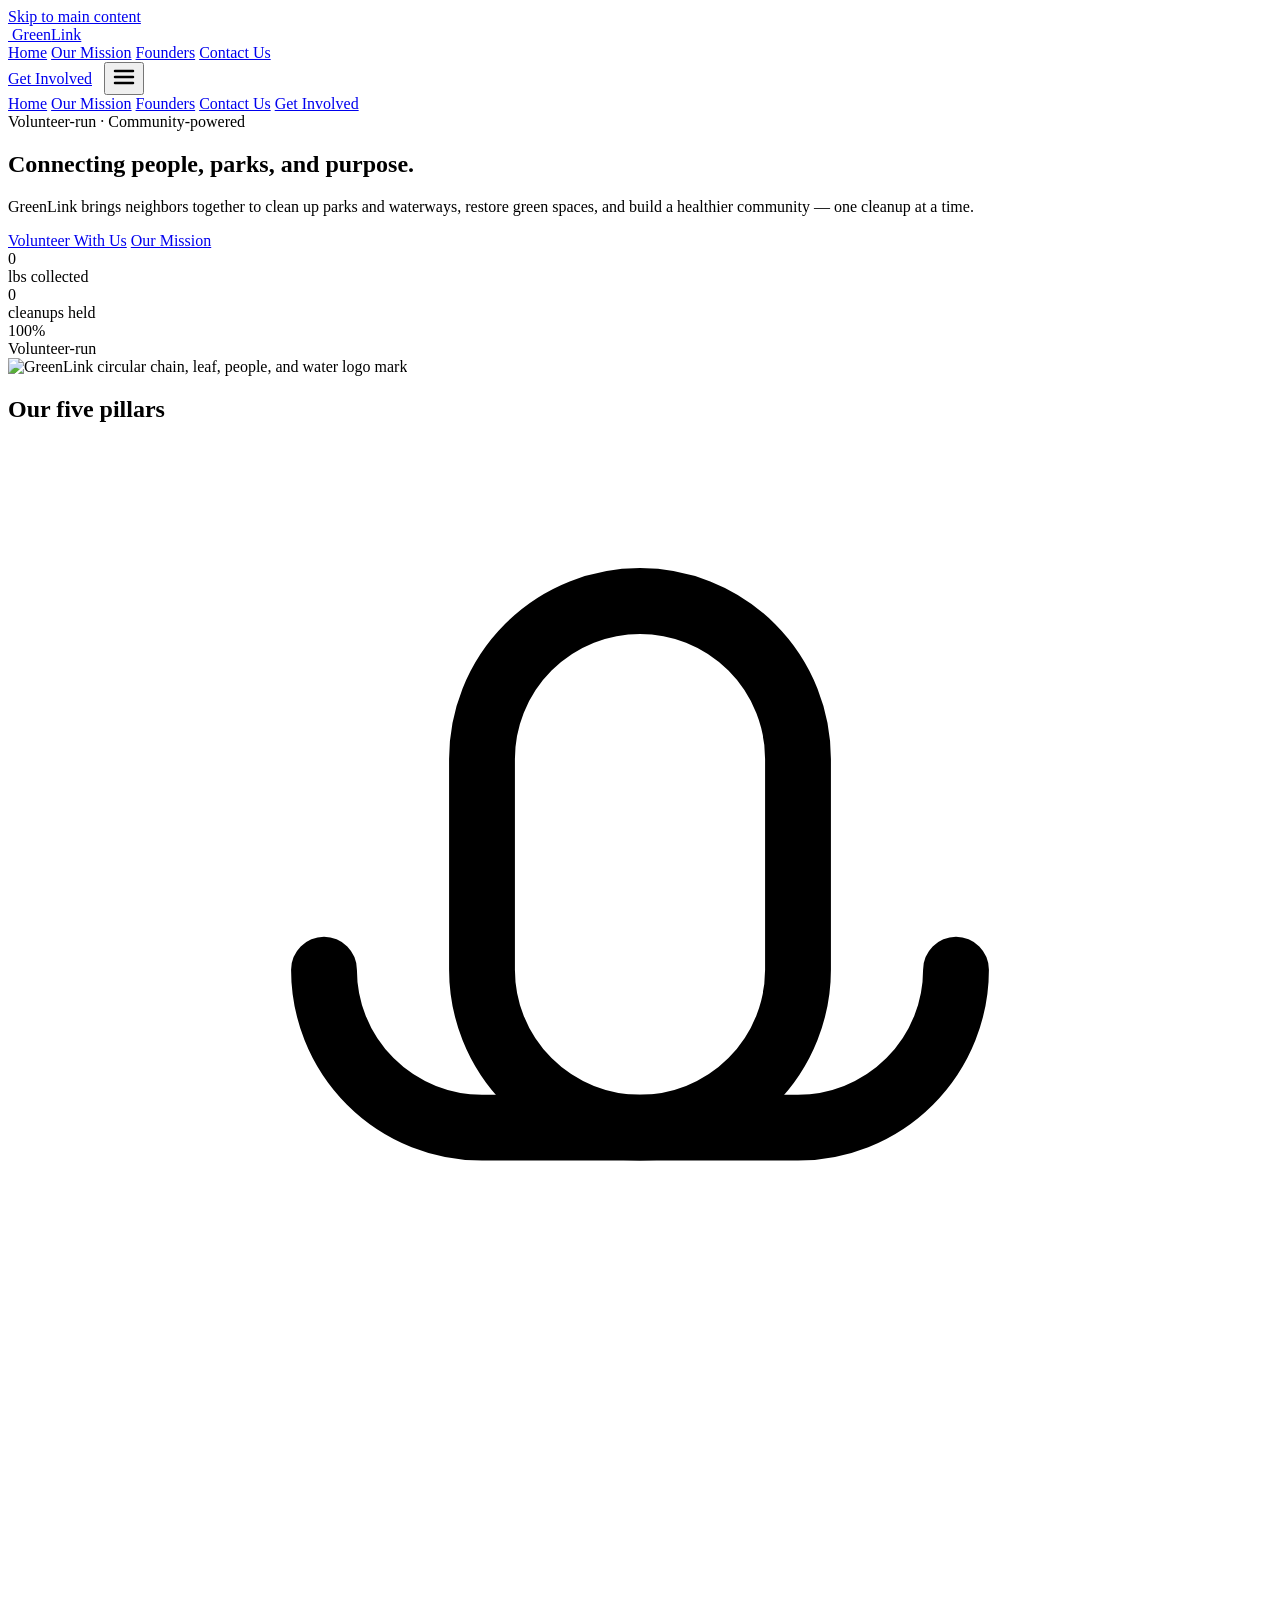
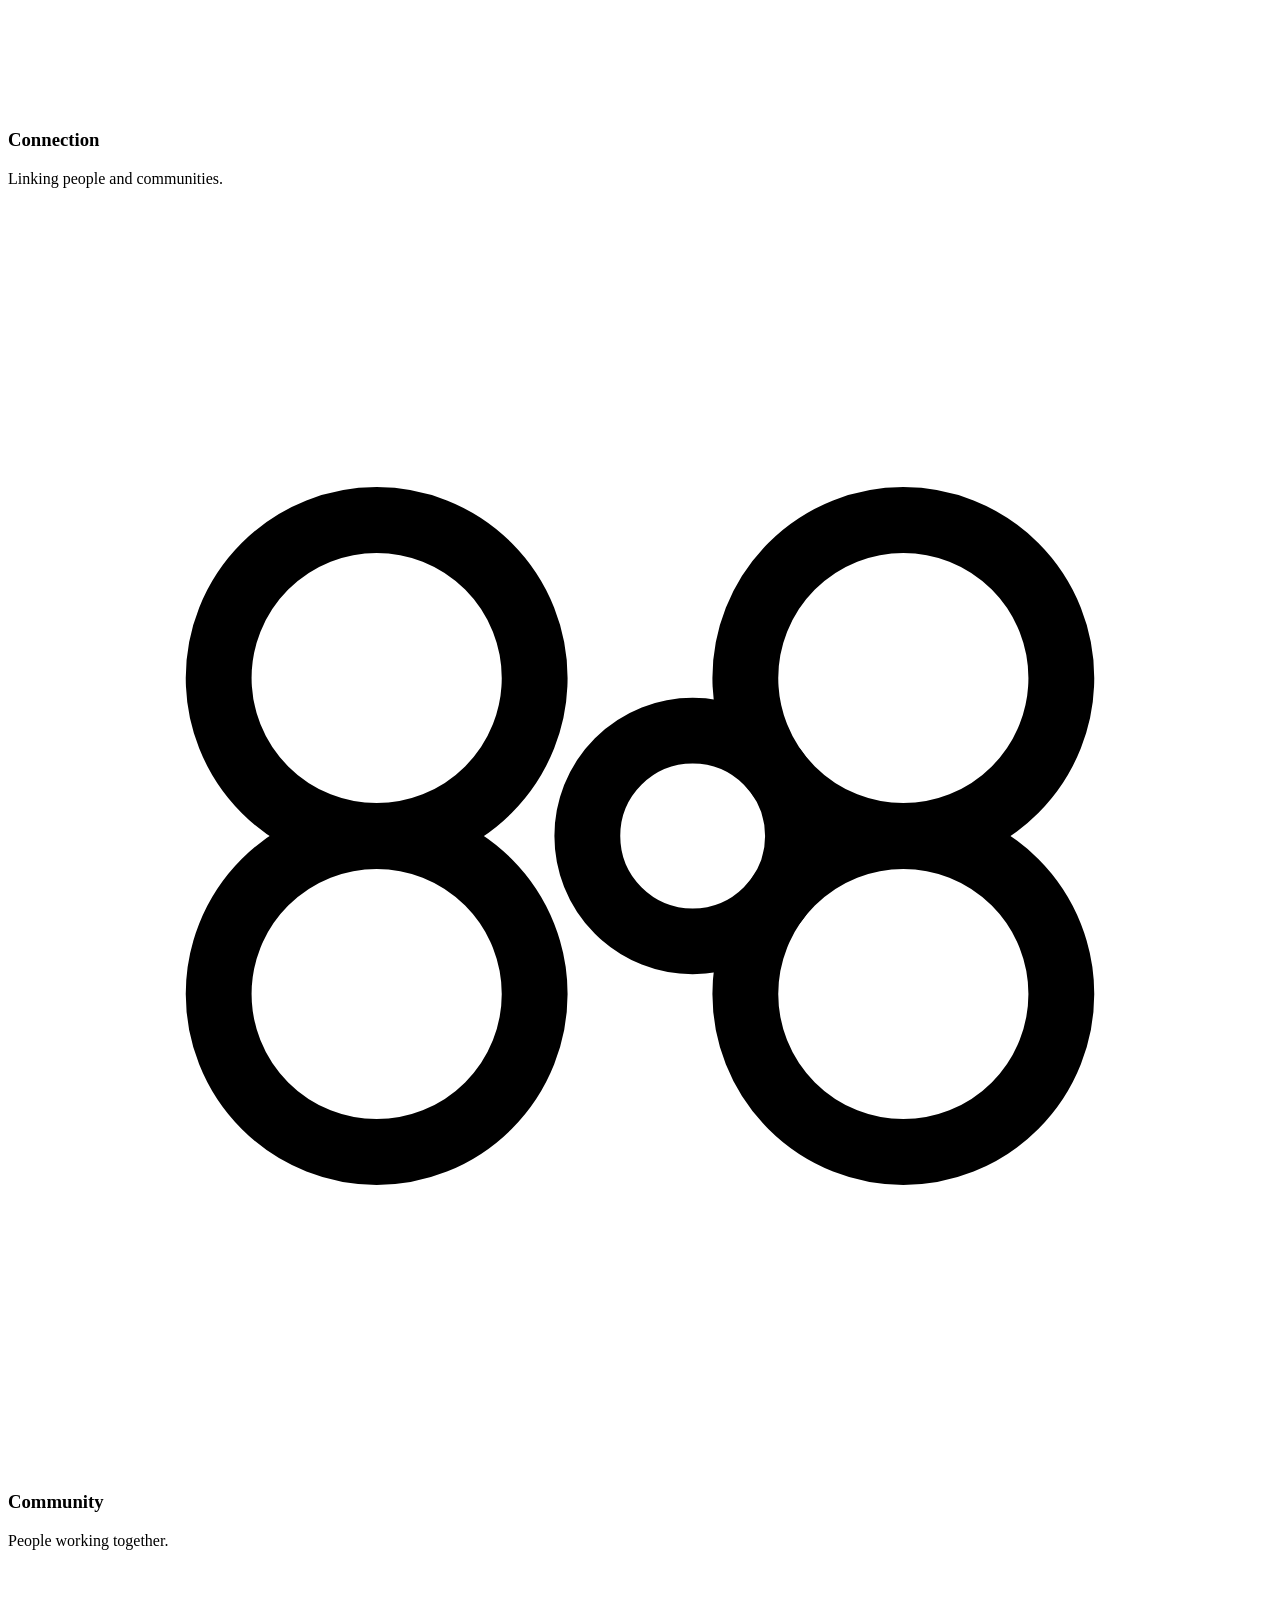
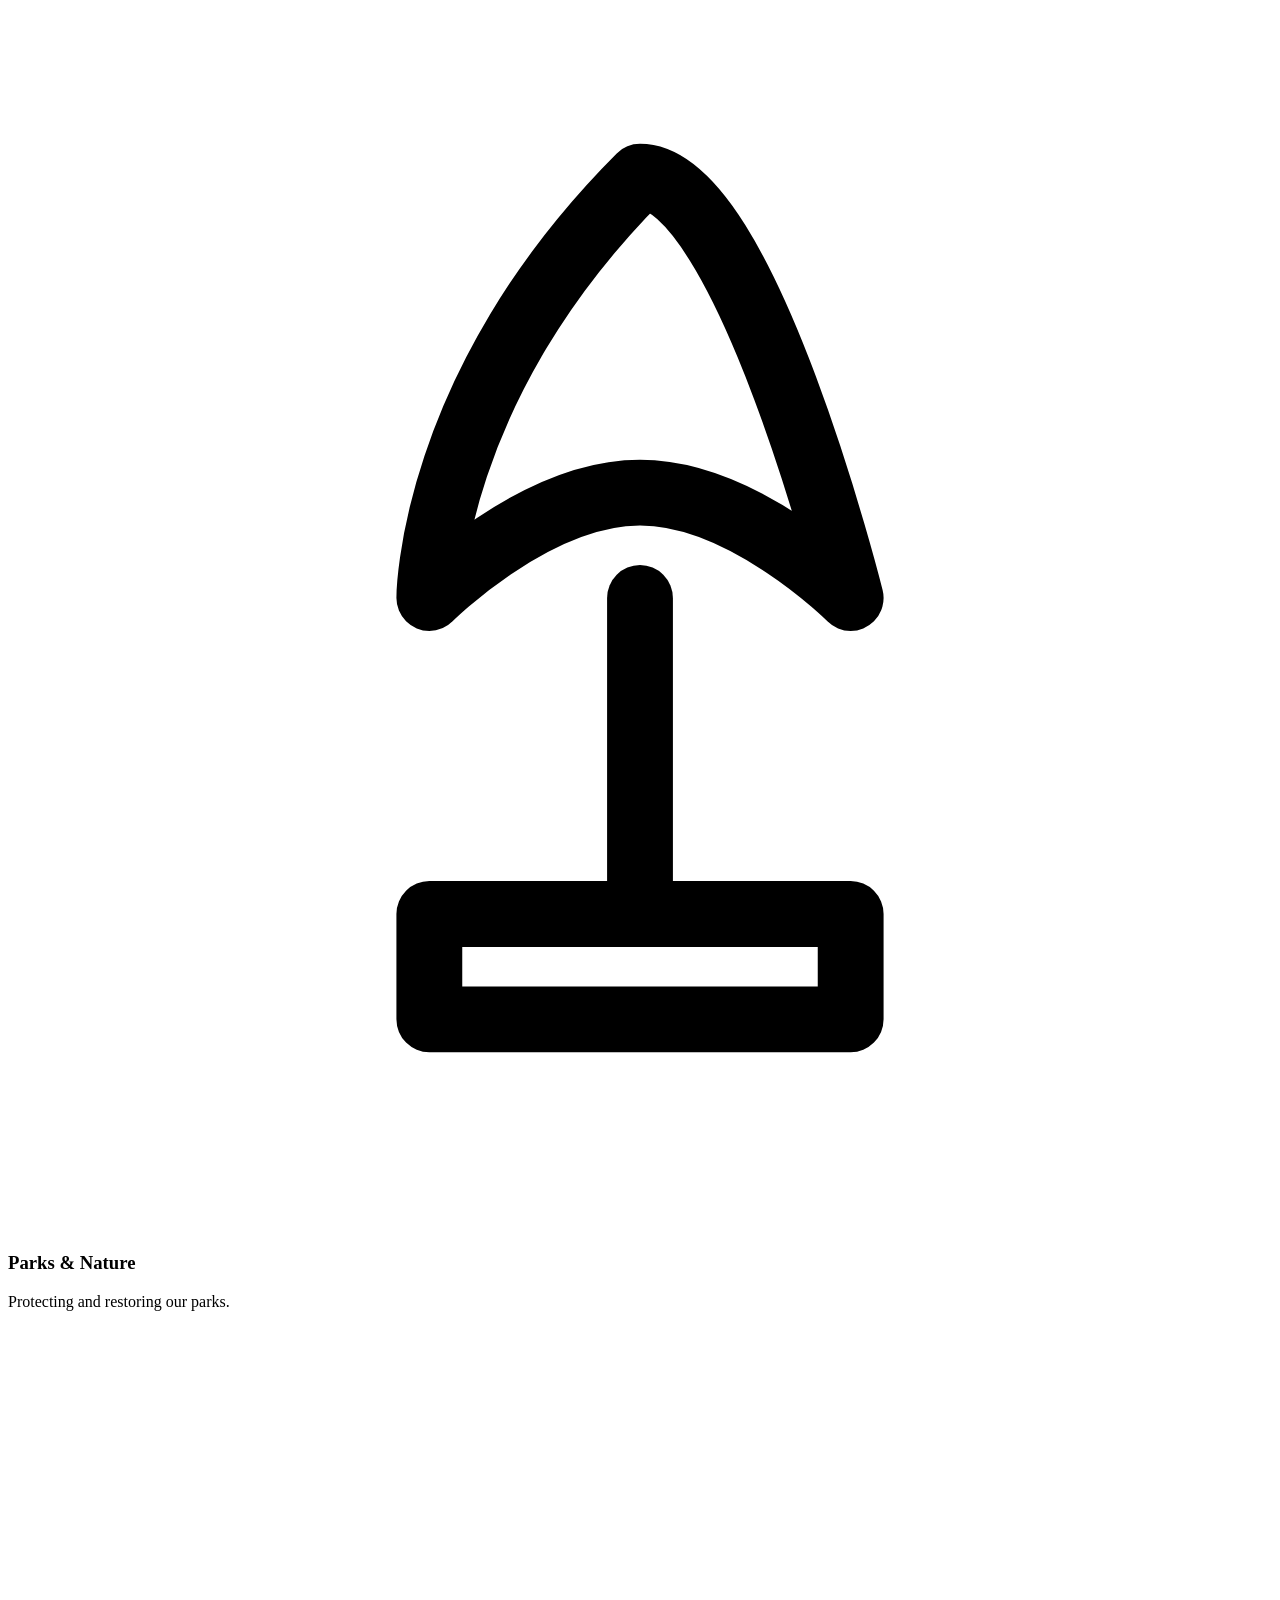
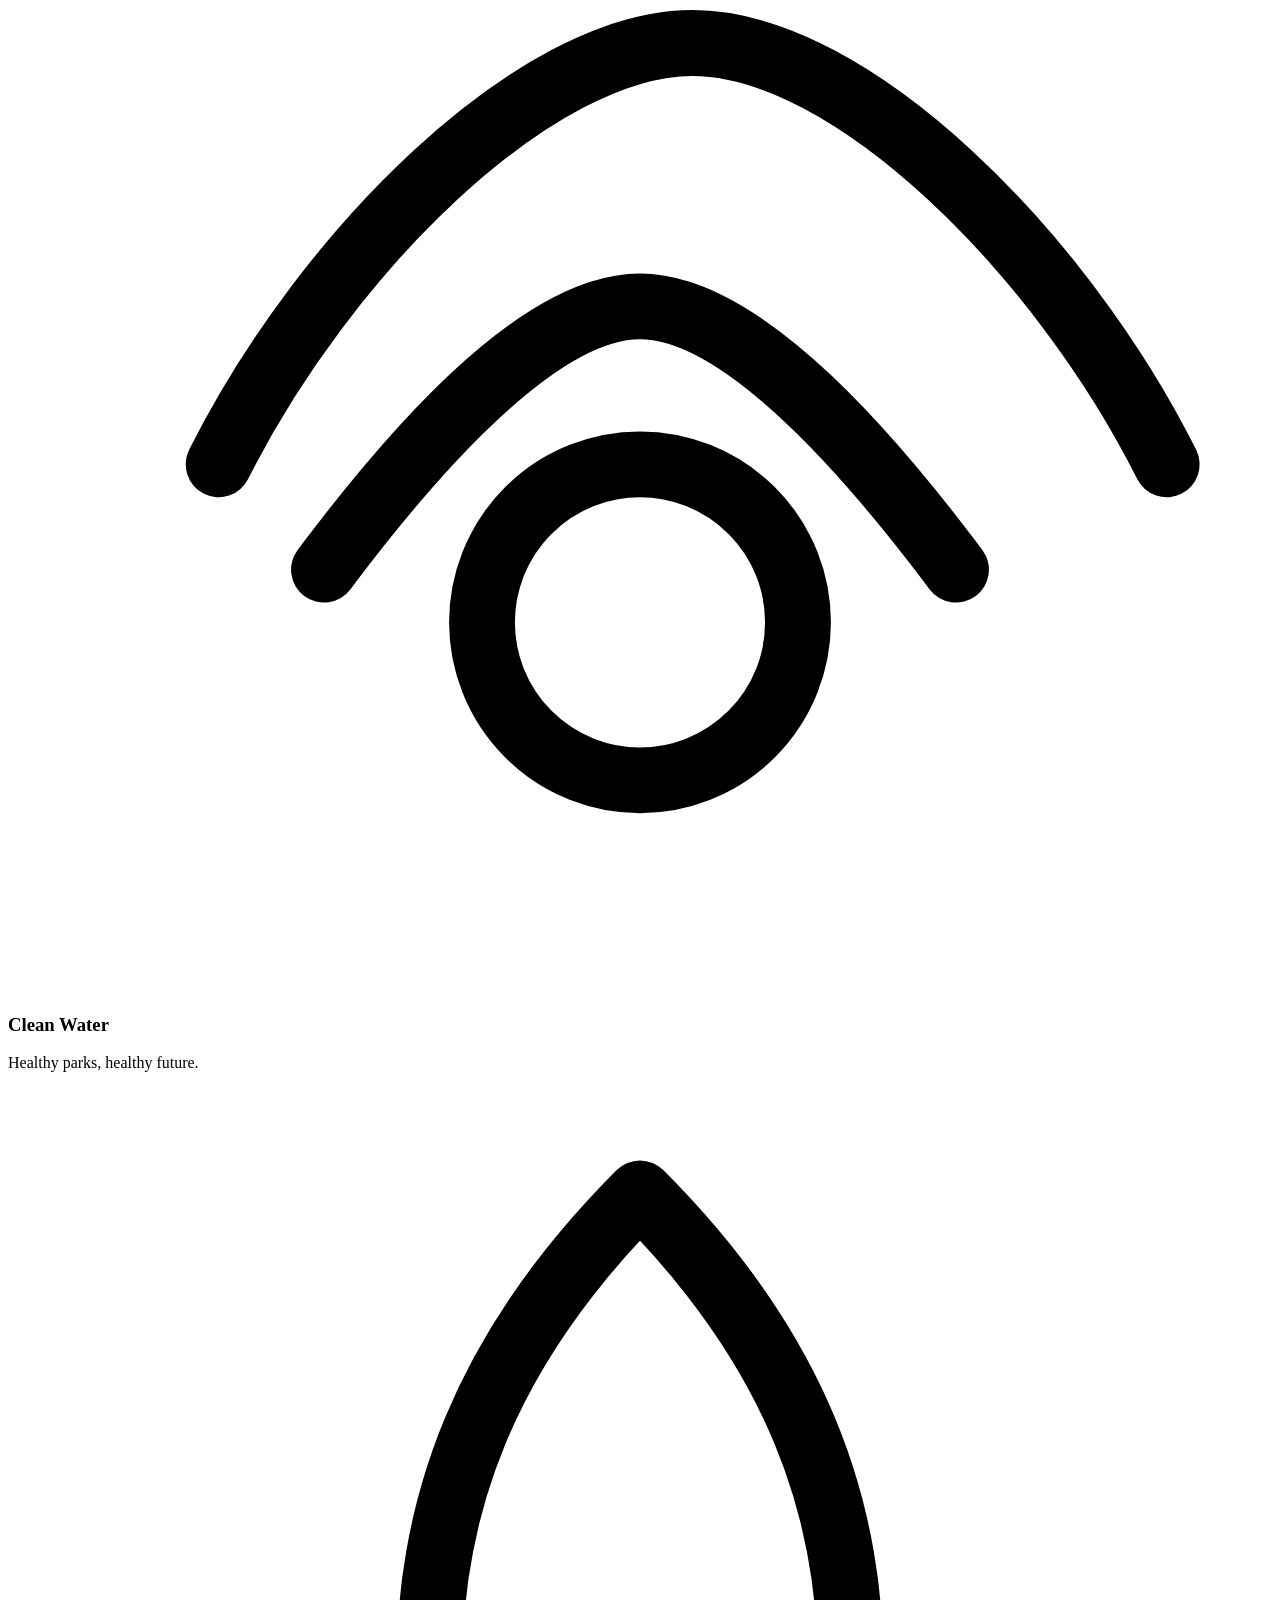
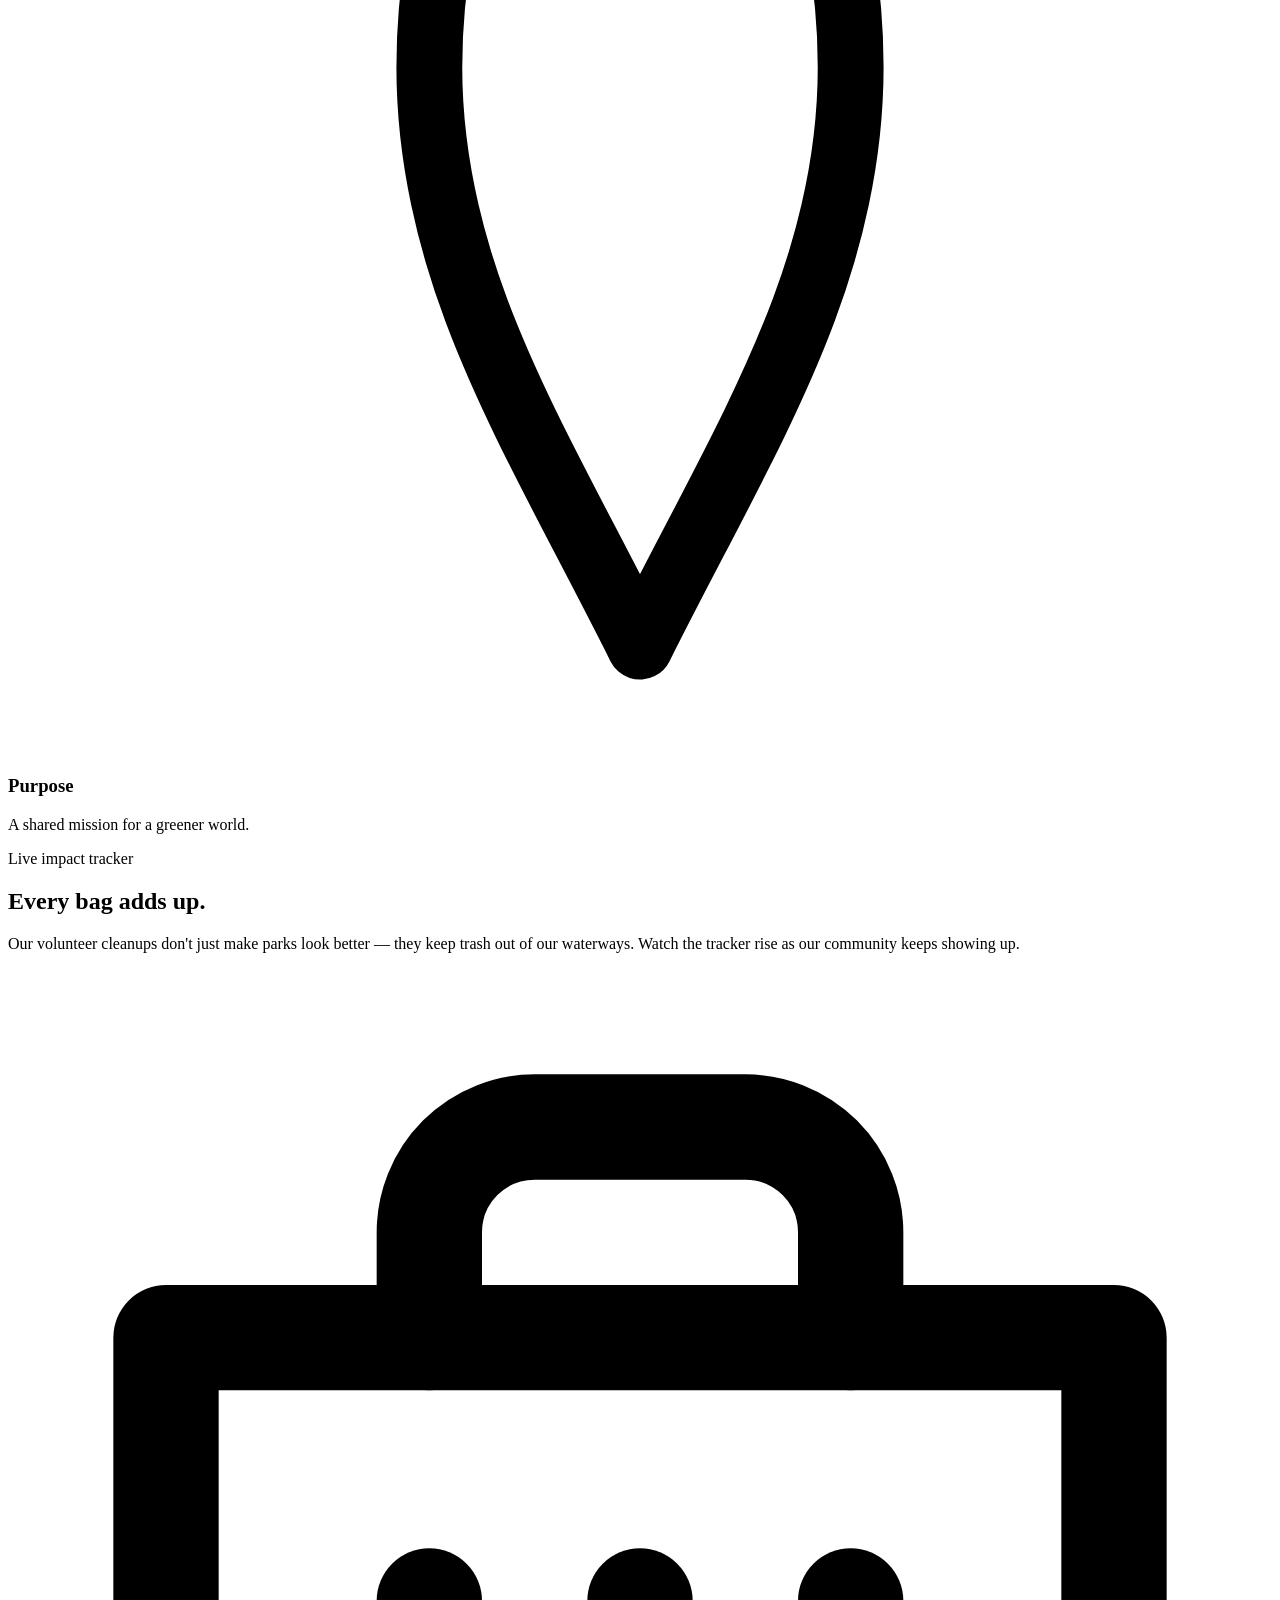
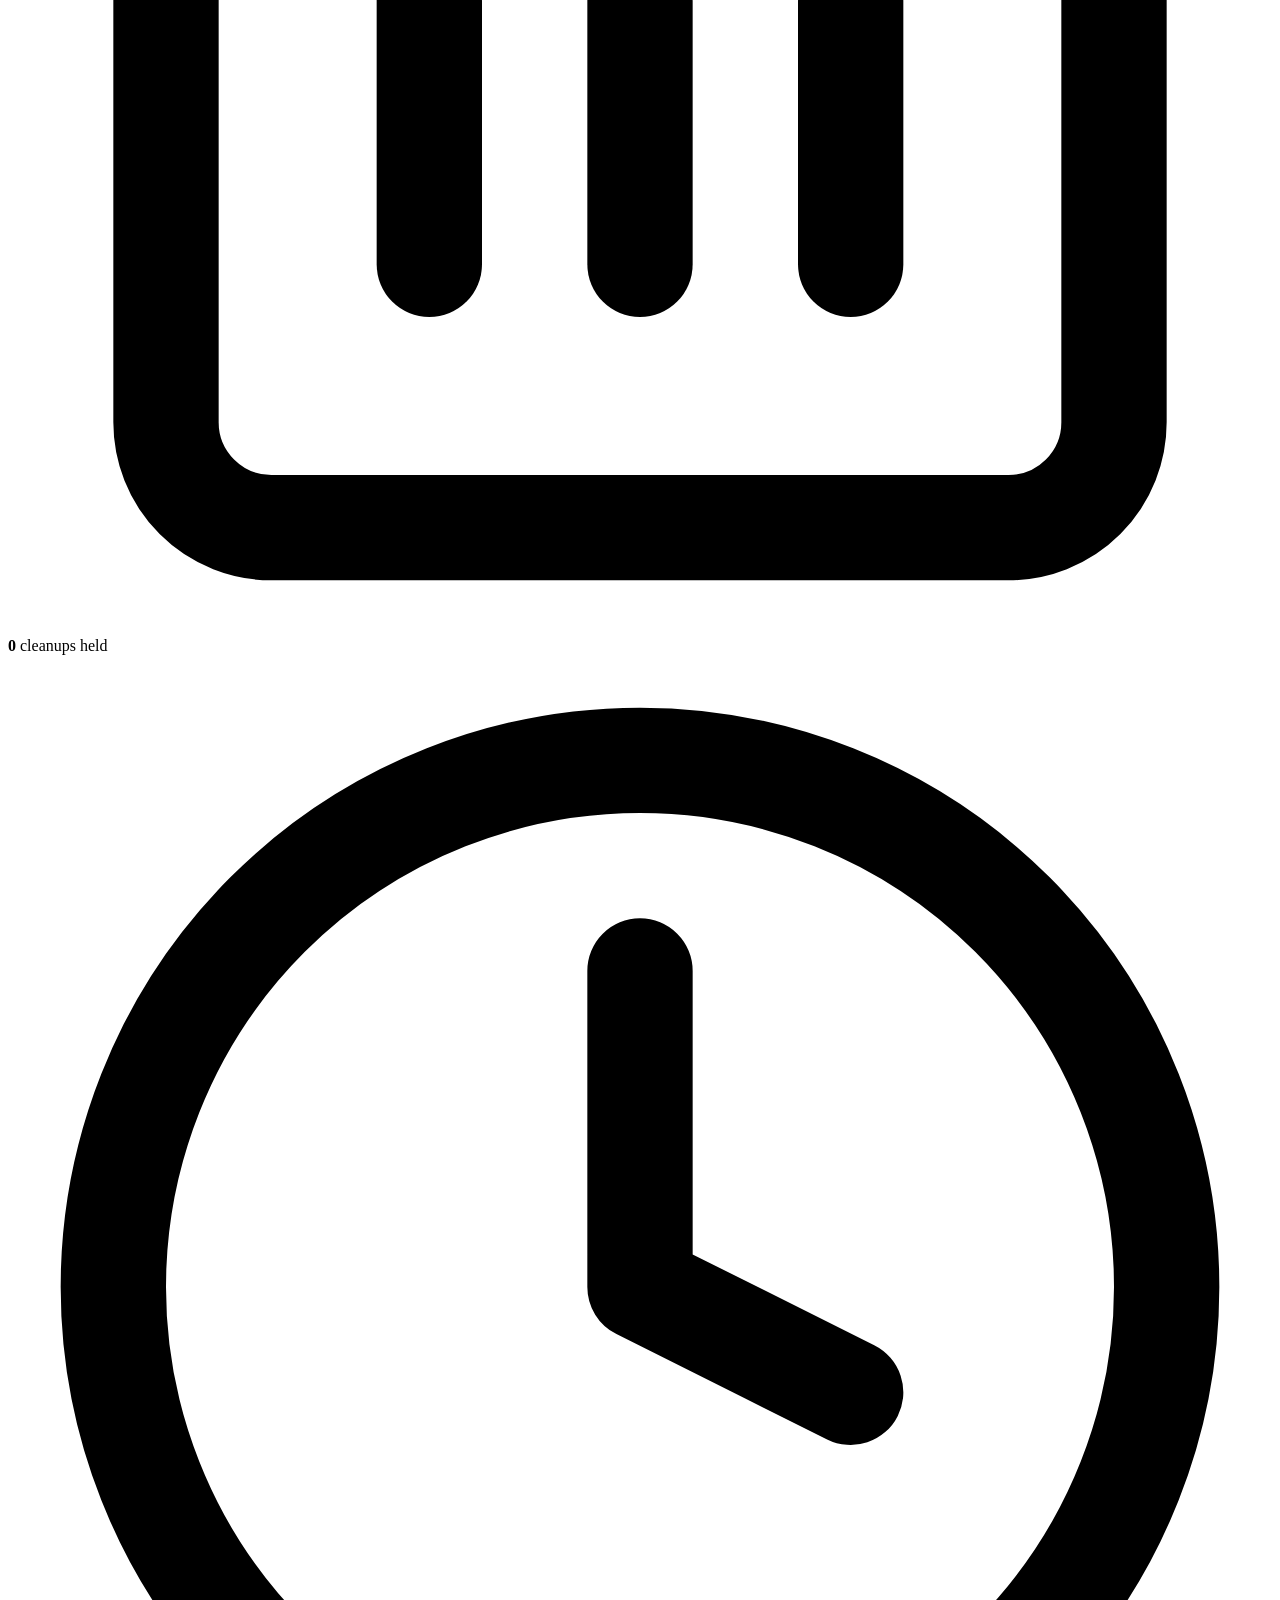
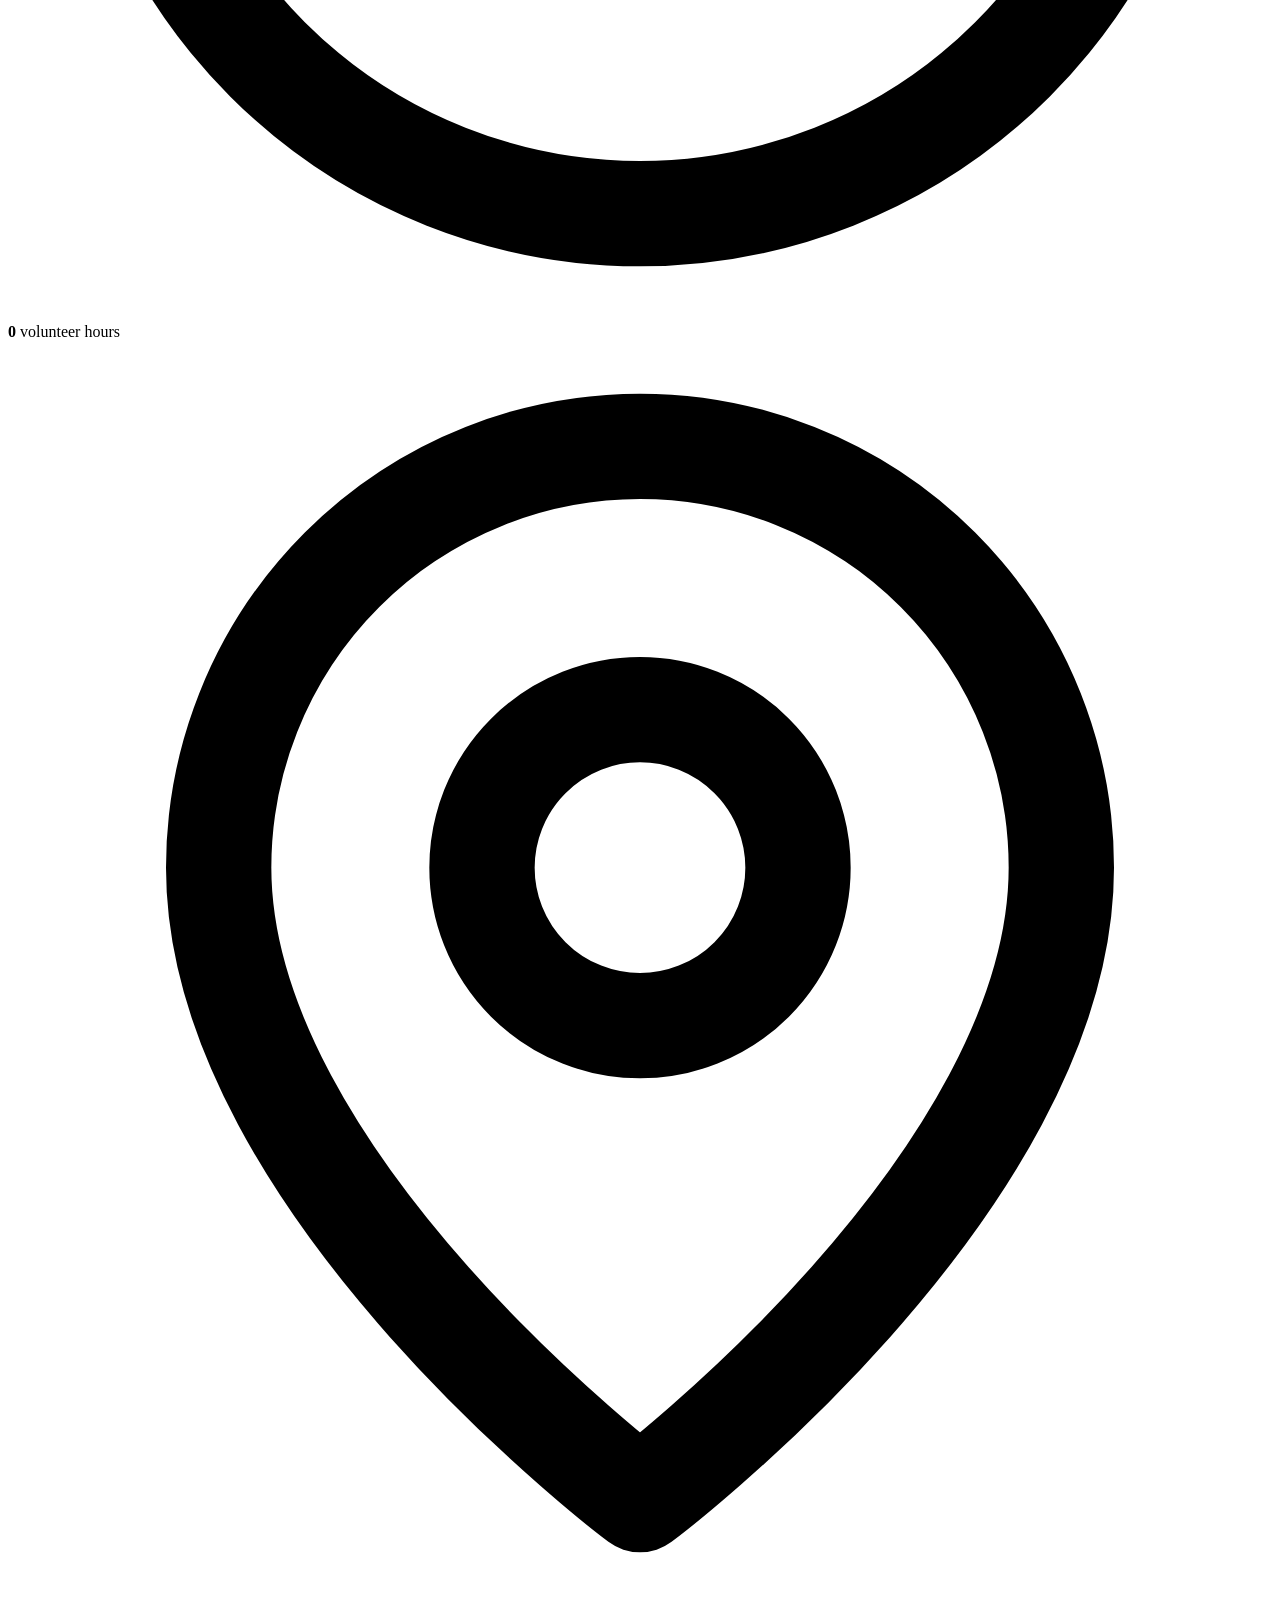
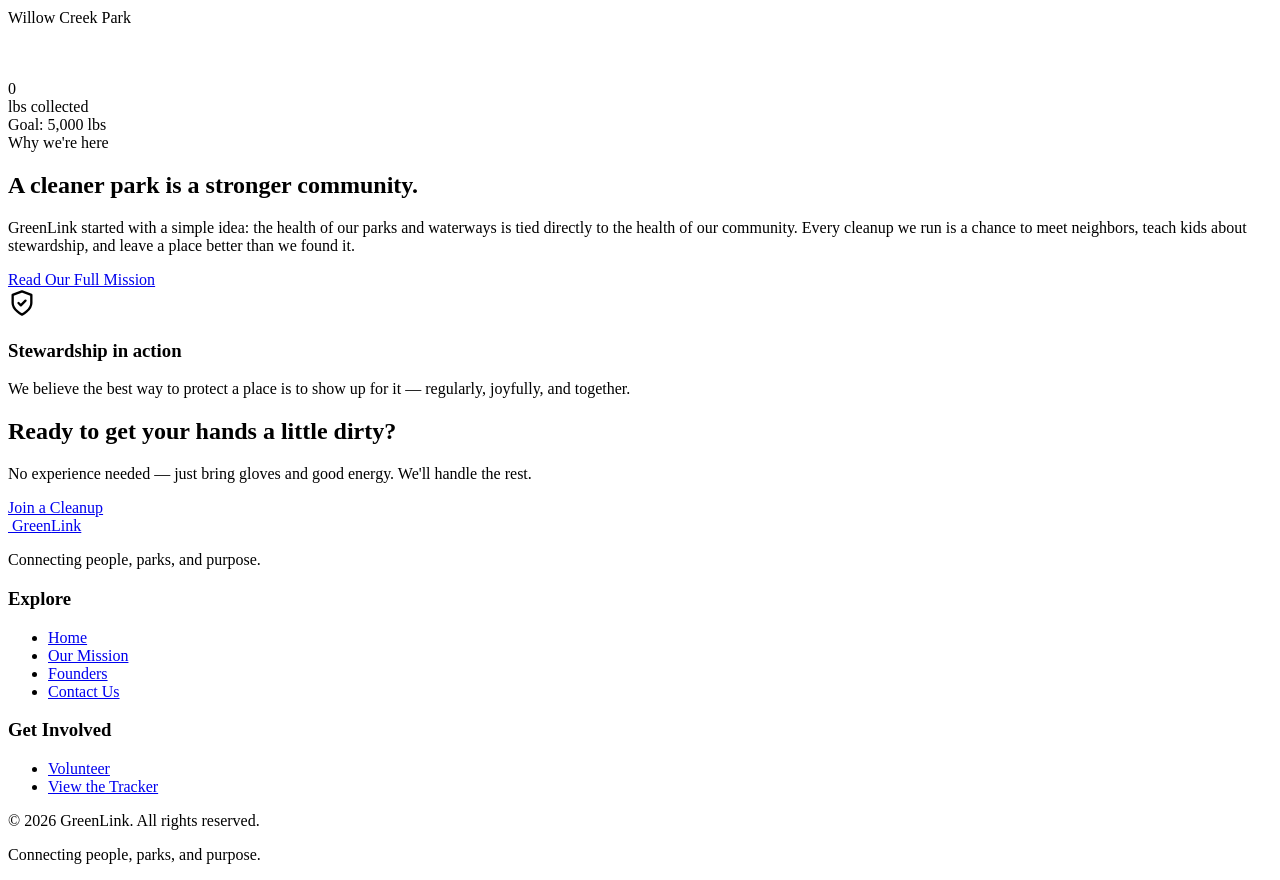
==== index.html @ bed853f9 "Add index.html for GreenLink website This commit adds a new HTML file for the GreenLink website, inc" ====
<!DOCTYPE html>
<html lang="en">
<head>
  <meta charset="UTF-8" />
  <meta name="viewport" content="width=device-width, initial-scale=1.0" />
  <meta name="description" content="GreenLink — Connecting people, parks, and purpose. Join volunteer park cleanups and clean-water restoration in your community." />
  <title>GreenLink — Connecting People, Parks, and Purpose</title>
  <link rel="icon" href="assets/favicon.svg" type="image/svg+xml" />
  <link rel="stylesheet" href="css/style.css" />
</head>
<body>
  <a href="#main-content" class="sr-only">Skip to main content</a>

  <!-- Header -->
  <header class="site-header">
    <div class="container header-inner">
      <a href="index.html" class="logo-link" aria-label="GreenLink home">
        <img src="assets/logo.svg" alt="" class="logo-mark" />
        <span class="logo-wordmark">Green<span class="word-link">Link</span></span>
      </a>

      <nav class="desktop-nav" aria-label="Main navigation">
        <a href="index.html" class="nav-link active" aria-current="page">Home</a>
        <a href="mission.html" class="nav-link">Our Mission</a>
        <a href="founders.html" class="nav-link">Founders</a>
        <a href="contact.html" class="nav-link">Contact Us</a>
      </nav>

      <div class="flex items-center" style="display:flex;align-items:center;gap:0.75rem;">
        <a href="contact.html" class="btn btn-ghost header-cta">Get Involved</a>
        <button class="menu-toggle" aria-label="Open menu" aria-expanded="false" aria-controls="mobile-nav">
          <svg width="24" height="24" viewBox="0 0 24 24" fill="none" stroke="currentColor" stroke-width="2.5" stroke-linecap="round" stroke-linejoin="round" aria-hidden="true">
            <line x1="3" y1="6" x2="21" y2="6"></line>
            <line x1="3" y1="12" x2="21" y2="12"></line>
            <line x1="3" y1="18" x2="21" y2="18"></line>
          </svg>
        </button>
      </div>

      <nav id="mobile-nav" class="mobile-nav" aria-label="Mobile navigation">
        <a href="index.html" class="nav-link active" aria-current="page">Home</a>
        <a href="mission.html" class="nav-link">Our Mission</a>
        <a href="founders.html" class="nav-link">Founders</a>
        <a href="contact.html" class="nav-link">Contact Us</a>
        <a href="contact.html" class="btn btn-primary">Get Involved</a>
      </nav>
    </div>
  </header>

  <main id="main-content">
    <!-- Hero -->
    <section class="hero" style="background-color: var(--mist);">
      <div class="container hero-inner">
        <div class="reveal">
          <div class="eyebrow">Volunteer-run · Community-powered</div>
          <h1 class="hero-title">Connecting people, <span class="highlight">parks</span>, and purpose.</h1>
          <p class="hero-subtitle">GreenLink brings neighbors together to clean up parks and waterways, restore green spaces, and build a healthier community — one cleanup at a time.</p>
          <div class="hero-actions">
            <a href="contact.html" class="btn btn-primary">Volunteer With Us</a>
            <a href="mission.html" class="btn btn-ghost">Our Mission</a>
          </div>
          <div class="hero-stats">
            <div class="hero-stat">
              <div class="hero-stat-number" data-hero="pounds">0</div>
              <div class="hero-stat-label">lbs collected</div>
            </div>
            <div class="hero-stat">
              <div class="hero-stat-number" data-hero="cleanups">0</div>
              <div class="hero-stat-label">cleanups held</div>
            </div>
            <div class="hero-stat">
              <div class="hero-stat-number">100%</div>
              <div class="hero-stat-label">Volunteer-run</div>
            </div>
          </div>
        </div>

        <div class="hero-visual reveal">
          <div class="hero-logo-frame">
            <div class="rotating-ring" aria-hidden="true"></div>
            <img src="assets/logo.svg" alt="GreenLink circular chain, leaf, people, and water logo mark" class="logo-mark" />
          </div>
        </div>
      </div>
    </section>

    <!-- Five Pillars -->
    <section class="pillars-section" aria-labelledby="pillars-title">
      <div class="container">
        <h2 id="pillars-title" class="sr-only">Our five pillars</h2>
        <div class="pillars-grid">
          <article class="pillar-item">
            <div class="pillar-icon" aria-hidden="true">
              <svg viewBox="0 0 48 48" fill="none" stroke="currentColor" stroke-width="2.5" stroke-linecap="round" stroke-linejoin="round">
                <path d="M18 12a6 6 0 0 1 12 0v8a6 6 0 0 1-12 0v-8Z" />
                <path d="M12 20a6 6 0 0 0 6 6h12a6 6 0 0 0 6-6" />
              </svg>
            </div>
            <h3 class="pillar-title">Connection</h3>
            <p class="pillar-text">Linking people and communities.</p>
          </article>

          <article class="pillar-item">
            <div class="pillar-icon" aria-hidden="true">
              <svg viewBox="0 0 48 48" fill="none" stroke="currentColor" stroke-width="2.5" stroke-linecap="round" stroke-linejoin="round">
                <path d="M26 28a4 4 0 1 0 0-8 4 4 0 0 0 0 8Z" />
                <path d="M14 24a6 6 0 1 0 0-12 6 6 0 0 0 0 12Z" />
                <path d="M34 24a6 6 0 1 0 0-12 6 6 0 0 0 0 12Z" />
                <path d="M14 36a6 6 0 1 0 0-12 6 6 0 0 0 0 12Z" />
                <path d="M34 36a6 6 0 1 0 0-12 6 6 0 0 0 0 12Z" />
              </svg>
            </div>
            <h3 class="pillar-title">Community</h3>
            <p class="pillar-text">People working together.</p>
          </article>

          <article class="pillar-item">
            <div class="pillar-icon" aria-hidden="true">
              <svg viewBox="0 0 48 48" fill="none" stroke="currentColor" stroke-width="2.5" stroke-linecap="round" stroke-linejoin="round">
                <path d="M24 8c-8 8-8 16-8 16s4-4 8-4 8 4 8 4-4-16-8-16Z" />
                <path d="M20 36h8" />
                <path d="M16 36h16v4H16z" />
                <path d="M24 24v12" />
              </svg>
            </div>
            <h3 class="pillar-title">Parks &amp; Nature</h3>
            <p class="pillar-text">Protecting and restoring our parks.</p>
          </article>

          <article class="pillar-item">
            <div class="pillar-icon" aria-hidden="true">
              <svg viewBox="0 0 48 48" fill="none" stroke="currentColor" stroke-width="2.5" stroke-linecap="round" stroke-linejoin="round">
                <path d="M8 28c4-8 12-16 18-16s14 8 18 16" />
                <path d="M12 32c3-4 8-10 12-10s9 6 12 10" />
                <path d="M24 40a6 6 0 1 0 0-12 6 6 0 0 0 0 12Z" />
              </svg>
            </div>
            <h3 class="pillar-title">Clean Water</h3>
            <p class="pillar-text">Healthy parks, healthy future.</p>
          </article>

          <article class="pillar-item">
            <div class="pillar-icon" aria-hidden="true">
              <svg viewBox="0 0 48 48" fill="none" stroke="currentColor" stroke-width="2.5" stroke-linecap="round" stroke-linejoin="round">
                <path d="M24 4c-6 6-8 12-8 18 0 8 4 14 8 22 4-8 8-14 8-22 0-6-2-12-8-18Z" />
              </svg>
            </div>
            <h3 class="pillar-title">Purpose</h3>
            <p class="pillar-text">A shared mission for a greener world.</p>
          </article>
        </div>
      </div>
    </section>

    <!-- Live Trash Tracker -->
    <section class="tracker-section" aria-labelledby="tracker-title">
      <div class="container tracker-inner">
        <div class="tracker-content reveal">
          <div class="eyebrow">Live impact tracker</div>
          <h2 id="tracker-title" class="tracker-title">Every bag adds up.</h2>
          <p class="tracker-text">Our volunteer cleanups don't just make parks look better — they keep trash out of our waterways. Watch the tracker rise as our community keeps showing up.</p>
          <div class="tracker-meta">
            <div class="tracker-meta-item">
              <svg viewBox="0 0 24 24" fill="none" stroke="currentColor" stroke-width="2" stroke-linecap="round" stroke-linejoin="round" aria-hidden="true">
                <path d="M8 7V5a2 2 0 0 1 2-2h4a2 2 0 0 1 2 2v2" />
                <path d="M3 7h18v13a2 2 0 0 1-2 2H5a2 2 0 0 1-2-2V7Z" />
                <line x1="12" y1="12" x2="12" y2="17" />
                <line x1="8" y1="12" x2="8" y2="17" />
                <line x1="16" y1="12" x2="16" y2="17" />
              </svg>
              <span><strong data-tracker="cleanupsHeld">0</strong> cleanups held</span>
            </div>
            <div class="tracker-meta-item">
              <svg viewBox="0 0 24 24" fill="none" stroke="currentColor" stroke-width="2" stroke-linecap="round" stroke-linejoin="round" aria-hidden="true">
                <circle cx="12" cy="12" r="10" />
                <polyline points="12 6 12 12 16 14" />
              </svg>
              <span><strong data-tracker="volunteerHours">0</strong> volunteer hours</span>
            </div>
            <div class="tracker-meta-item">
              <svg viewBox="0 0 24 24" fill="none" stroke="currentColor" stroke-width="2" stroke-linecap="round" stroke-linejoin="round" aria-hidden="true">
                <path d="M20 10c0 6-8 12-8 12s-8-6-8-12a8 8 0 0 1 16 0Z" />
                <circle cx="12" cy="10" r="3" />
              </svg>
              <span data-tracker="lastCleanupLocation">Willow Creek Park</span>
            </div>
          </div>
          <p class="tracker-text" style="margin-top:1.5rem;font-size:0.85rem;color:rgba(255,255,255,0.6);">Last updated <span data-tracker="lastUpdated">July 18, 2026</span></p>
        </div>

        <div class="tracker-vessel-wrapper">
          <div class="tracker-vessel" role="img" aria-label="Trash collected water gauge">
            <div class="vessel-water"></div>
            <div class="vessel-bubbles" aria-hidden="true"></div>
            <div class="vessel-label">
              <div class="vessel-number">0</div>
              <div class="vessel-unit">lbs collected</div>
              <div class="vessel-goal">Goal: 5,000 lbs</div>
            </div>
          </div>
        </div>
      </div>
    </section>

    <!-- Mission Teaser -->
    <section class="section">
      <div class="container mission-teaser">
        <div class="mission-teaser-content reveal">
          <div class="eyebrow">Why we're here</div>
          <h2>A cleaner park is a stronger community.</h2>
          <p>GreenLink started with a simple idea: the health of our parks and waterways is tied directly to the health of our community. Every cleanup we run is a chance to meet neighbors, teach kids about stewardship, and leave a place better than we found it.</p>
          <a href="mission.html" class="btn btn-primary">Read Our Full Mission</a>
        </div>
        <div class="mission-teaser-visual reveal">
          <div class="mission-card">
            <div class="mission-card-icon" aria-hidden="true">
              <svg width="28" height="28" viewBox="0 0 24 24" fill="none" stroke="currentColor" stroke-width="2" stroke-linecap="round" stroke-linejoin="round">
                <path d="M12 22s8-4 8-10V5l-8-3-8 3v7c0 6 8 10 8 10Z" />
                <path d="m9 12 2 2 4-4" />
              </svg>
            </div>
            <h3 class="mission-card-title">Stewardship in action</h3>
            <p class="mission-card-text">We believe the best way to protect a place is to show up for it — regularly, joyfully, and together.</p>
          </div>
        </div>
      </div>
    </section>

    <!-- Closing CTA -->
    <section class="cta-band">
      <div class="container">
        <div class="cta-panel reveal">
          <h2>Ready to get your hands a little dirty?</h2>
          <p>No experience needed — just bring gloves and good energy. We'll handle the rest.</p>
          <a href="contact.html" class="btn btn-light">Join a Cleanup</a>
        </div>
      </div>
    </section>
  </main>

  <!-- Footer -->
  <footer class="site-footer">
    <div class="container">
      <div class="footer-grid">
        <div class="footer-logo">
          <a href="index.html" class="logo-link" aria-label="GreenLink home">
            <img src="assets/logo-white.svg" alt="" class="logo-mark" />
            <span class="logo-wordmark">Green<span class="word-link">Link</span></span>
          </a>
          <p class="footer-tagline">Connecting people, parks, and purpose.</p>
        </div>

        <div>
          <h3 class="footer-heading">Explore</h3>
          <ul class="footer-links">
            <li><a href="index.html">Home</a></li>
            <li><a href="mission.html">Our Mission</a></li>
            <li><a href="founders.html">Founders</a></li>
            <li><a href="contact.html">Contact Us</a></li>
          </ul>
        </div>

        <div>
          <h3 class="footer-heading">Get Involved</h3>
          <ul class="footer-links">
            <li><a href="contact.html">Volunteer</a></li>
            <li><a href="index.html#tracker-title">View the Tracker</a></li>
          </ul>
        </div>
      </div>

      <div class="footer-bottom">
        <p>&copy; <span class="footer-year">2026</span> GreenLink. All rights reserved.</p>
        <p>Connecting people, parks, and purpose.</p>
      </div>
    </div>
  </footer>

  <script src="js/tracker-data.js"></script>
  <script src="js/main.js"></script>
</body>
</html>
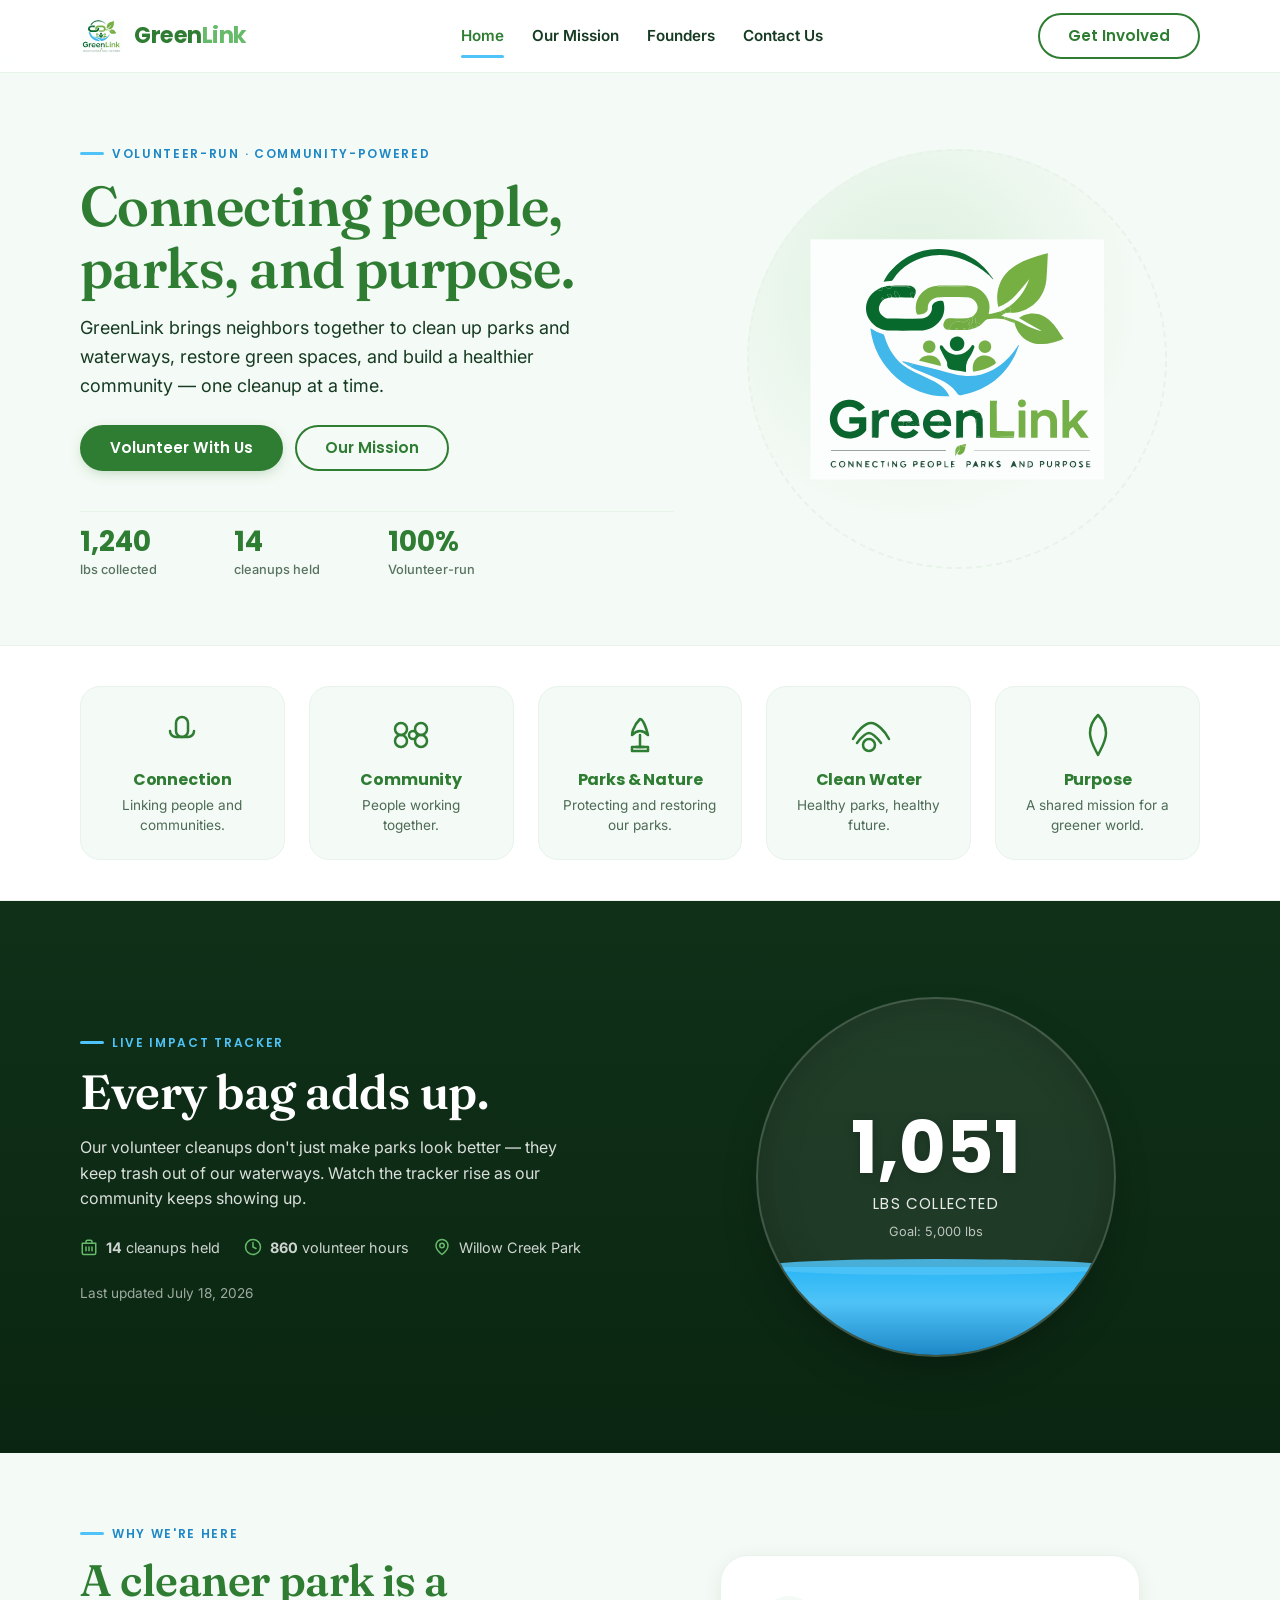
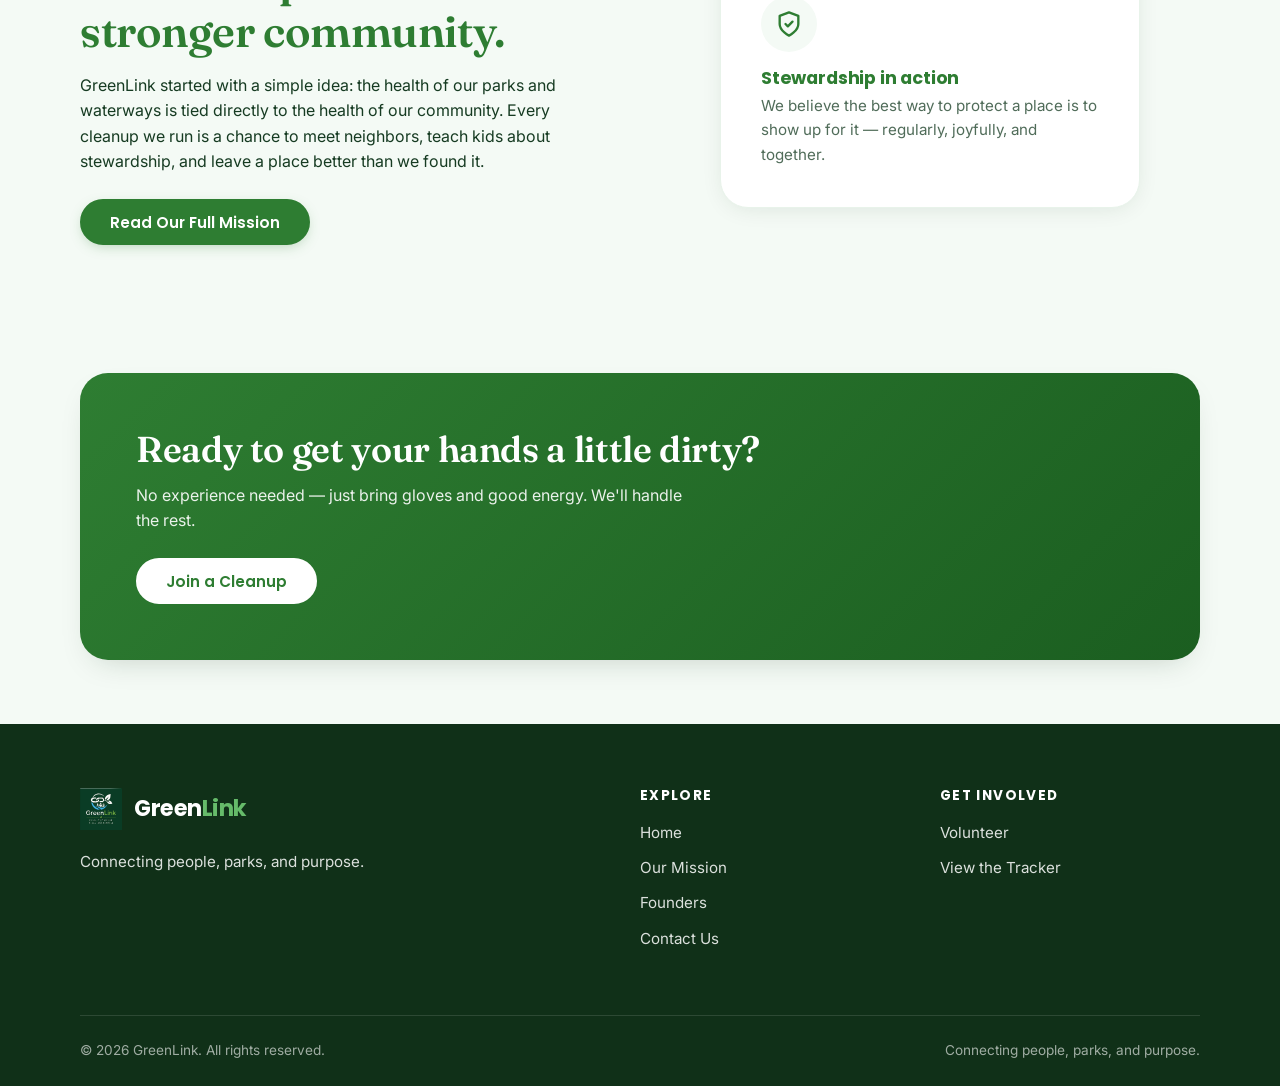
==== commit b1bc5200: "Add Google site verification meta tag" ====
--- a/index.html
+++ b/index.html
@@ -7,6 +7,7 @@
   <title>GreenLink — Connecting People, Parks, and Purpose</title>
   <link rel="icon" href="assets/favicon.svg" type="image/svg+xml" />
   <link rel="stylesheet" href="css/style.css" />
+  <meta name="google-site-verification" content="OkuXO-DQxB-owS655l3Sh556QyuDMfhgKKSwSuX6nII" />
 </head>
 <body>
   <a href="#main-content" class="sr-only">Skip to main content</a>
--- a/css/style.css
+++ b/css/style.css
@@ -0,0 +1,1397 @@
+/* ========================================
+   GreenLink Static Site Styles
+   Modern theme, volunteer-community feel
+   ======================================== */
+
+/* Google Fonts */
+@import url('https://fonts.googleapis.com/css2?family=Fraunces:opsz,wght@9..144,500;9..144,600&family=Inter:wght@400;500;600;700&family=Poppins:wght@600;700&display=swap');
+
+/* CSS Custom Properties / Tokens */
+:root {
+  /* Brand colors (exact hex values) */
+  --forest: #2E7D32;
+  --leaf: #66BB6A;
+  --water: #4FC3F7;
+  --paper: #FFFFFF;
+  --forest-deep: #103018;
+  --forest-ink: #163B22;
+  --mist: #F4FAF5;
+  --mist-dim: #E8F3EA;
+  --water-deep: #1E88C7;
+
+  /* Derived */
+  --forest-700: #1B5E20;
+  --leaf-300: #A5D6A7;
+
+  /* Typography */
+  --font-display: 'Fraunces', Georgia, serif;
+  --font-heading: 'Poppins', system-ui, sans-serif;
+  --font-body: 'Inter', system-ui, sans-serif;
+
+  /* Spacing */
+  --space-xs: 0.5rem;
+  --space-sm: 1rem;
+  --space-md: 1.5rem;
+  --space-lg: 2.5rem;
+  --space-xl: 4rem;
+  --space-2xl: 6rem;
+
+  /* Layout */
+  --max-width: 1200px;
+  --radius-sm: 12px;
+  --radius-md: 20px;
+  --radius-lg: 28px;
+  --radius-pill: 999px;
+
+  /* Shadows */
+  --shadow-soft: 0 12px 32px -16px rgba(16, 48, 24, 0.25);
+  --shadow-card: 0 4px 24px -6px rgba(16, 48, 24, 0.12);
+
+  /* Motion */
+  --transition-fast: 150ms ease;
+  --transition-base: 200ms ease;
+}
+
+/* Reset & base */
+*,
+*::before,
+*::after {
+  box-sizing: border-box;
+}
+
+html {
+  scroll-behavior: smooth;
+}
+
+@media (prefers-reduced-motion: reduce) {
+  html {
+    scroll-behavior: auto;
+  }
+
+  *,
+  *::before,
+  *::after {
+    animation-duration: 0.01ms !important;
+    animation-iteration-count: 1 !important;
+    transition-duration: 0.01ms !important;
+  }
+}
+
+body {
+  margin: 0;
+  font-family: var(--font-body);
+  color: var(--forest-ink);
+  background-color: var(--mist);
+  line-height: 1.6;
+  -webkit-font-smoothing: antialiased;
+  -moz-osx-font-smoothing: grayscale;
+}
+
+img {
+  max-width: 100%;
+  height: auto;
+  display: block;
+}
+
+a {
+  color: var(--water-deep);
+  text-decoration: none;
+  transition: color var(--transition-fast);
+}
+
+a:hover {
+  color: var(--forest);
+}
+
+a:focus-visible,
+button:focus-visible,
+input:focus-visible,
+textarea:focus-visible,
+select:focus-visible {
+  outline: 3px solid var(--water);
+  outline-offset: 2px;
+}
+
+/* Typography helpers */
+.font-display {
+  font-family: var(--font-display);
+}
+
+.font-heading {
+  font-family: var(--font-heading);
+}
+
+.font-body {
+  font-family: var(--font-body);
+}
+
+.eyebrow {
+  display: inline-flex;
+  align-items: center;
+  gap: 0.5rem;
+  font-family: var(--font-heading);
+  font-size: 0.75rem;
+  font-weight: 600;
+  letter-spacing: 0.14em;
+  text-transform: uppercase;
+  color: var(--water-deep);
+  margin-bottom: 0.75rem;
+}
+
+.eyebrow::before {
+  content: '';
+  display: inline-block;
+  width: 1.5rem;
+  height: 3px;
+  background-color: var(--water);
+  border-radius: 2px;
+}
+
+h1, h2, h3, h4, h5, h6 {
+  margin: 0;
+  font-family: var(--font-heading);
+  font-weight: 700;
+  line-height: 1.15;
+  letter-spacing: -0.01em;
+  color: var(--forest);
+}
+
+p {
+  margin: 0;
+}
+
+.text-forest {
+  color: var(--forest);
+}
+
+.text-forest-ink {
+  color: var(--forest-ink);
+}
+
+.text-white {
+  color: var(--paper);
+}
+
+.text-water {
+  color: var(--water);
+}
+
+/* Container */
+.container {
+  width: 100%;
+  max-width: var(--max-width);
+  margin-left: auto;
+  margin-right: auto;
+  padding-left: var(--space-md);
+  padding-right: var(--space-md);
+}
+
+@media (min-width: 640px) {
+  .container {
+    padding-left: var(--space-lg);
+    padding-right: var(--space-lg);
+  }
+}
+
+/* Buttons */
+.btn {
+  display: inline-flex;
+  align-items: center;
+  justify-content: center;
+  gap: 0.5rem;
+  padding: 0.85rem 1.75rem;
+  border-radius: var(--radius-pill);
+  font-family: var(--font-heading);
+  font-size: 0.95rem;
+  font-weight: 600;
+  line-height: 1;
+  text-align: center;
+  border: 2px solid transparent;
+  cursor: pointer;
+  transition: transform var(--transition-base), background-color var(--transition-base), border-color var(--transition-base), color var(--transition-base), box-shadow var(--transition-base);
+}
+
+.btn:hover {
+  transform: translateY(-2px);
+}
+
+.btn-primary {
+  background-color: var(--forest);
+  color: var(--paper);
+  border-color: var(--forest);
+  box-shadow: 0 4px 14px -4px rgba(46, 125, 50, 0.35);
+}
+
+.btn-primary:hover {
+  background-color: var(--forest-700);
+  border-color: var(--forest-700);
+  color: var(--paper);
+  box-shadow: 0 6px 18px -4px rgba(46, 125, 50, 0.45);
+}
+
+.btn-ghost {
+  background-color: transparent;
+  color: var(--forest);
+  border-color: var(--forest);
+}
+
+.btn-ghost:hover {
+  background-color: var(--forest);
+  color: var(--paper);
+}
+
+.btn-light {
+  background-color: var(--paper);
+  color: var(--forest);
+  border-color: var(--paper);
+}
+
+.btn-light:hover {
+  background-color: var(--mist);
+  color: var(--forest);
+}
+
+/* Header */
+.site-header {
+  position: sticky;
+  top: 0;
+  z-index: 100;
+  background-color: rgba(255, 255, 255, 0.92);
+  backdrop-filter: blur(10px);
+  -webkit-backdrop-filter: blur(10px);
+  border-bottom: 1px solid var(--mist-dim);
+  transition: box-shadow var(--transition-base);
+}
+
+.site-header.scrolled {
+  box-shadow: 0 4px 20px -8px rgba(16, 48, 24, 0.12);
+}
+
+.header-inner {
+  display: flex;
+  align-items: center;
+  justify-content: space-between;
+  height: 72px;
+}
+
+.logo-link {
+  display: inline-flex;
+  align-items: center;
+  gap: 0.75rem;
+  text-decoration: none;
+}
+
+.logo-link:hover {
+  color: inherit;
+}
+
+.logo-mark {
+  width: 42px;
+  height: 42px;
+  flex-shrink: 0;
+}
+
+.logo-wordmark {
+  font-family: var(--font-heading);
+  font-size: 1.4rem;
+  font-weight: 700;
+  letter-spacing: -0.02em;
+  color: var(--forest);
+}
+
+.logo-wordmark .word-link {
+  color: var(--leaf);
+}
+
+/* Desktop nav */
+.desktop-nav {
+  display: none;
+  align-items: center;
+  gap: 0.25rem;
+}
+
+@media (min-width: 860px) {
+  .desktop-nav {
+    display: flex;
+  }
+}
+
+.nav-link {
+  position: relative;
+  padding: 0.5rem 0.75rem;
+  font-family: var(--font-body);
+  font-size: 0.95rem;
+  font-weight: 600;
+  color: var(--forest-ink);
+  border-radius: var(--radius-pill);
+  transition: color var(--transition-fast), background-color var(--transition-fast);
+}
+
+.nav-link:hover {
+  color: var(--forest);
+  background-color: var(--mist-dim);
+}
+
+.nav-link.active {
+  color: var(--forest);
+}
+
+.nav-link.active::after {
+  content: '';
+  position: absolute;
+  bottom: -2px;
+  left: 0.75rem;
+  right: 0.75rem;
+  height: 3px;
+  background-color: var(--water);
+  border-radius: 2px;
+}
+
+.header-cta {
+  display: none;
+}
+
+@media (min-width: 860px) {
+  .header-cta {
+    display: inline-flex;
+  }
+}
+
+/* Mobile menu button */
+.menu-toggle {
+  display: flex;
+  align-items: center;
+  justify-content: center;
+  width: 44px;
+  height: 44px;
+  border-radius: 50%;
+  border: none;
+  background-color: var(--mist);
+  color: var(--forest);
+  cursor: pointer;
+  transition: background-color var(--transition-fast);
+}
+
+.menu-toggle:hover {
+  background-color: var(--mist-dim);
+}
+
+@media (min-width: 860px) {
+  .menu-toggle {
+    display: none;
+  }
+}
+
+.menu-toggle[aria-expanded="true"] {
+  background-color: var(--forest);
+  color: var(--paper);
+}
+
+/* Mobile nav dropdown */
+.mobile-nav {
+  display: none;
+  position: absolute;
+  top: 72px;
+  left: 0;
+  right: 0;
+  background-color: var(--paper);
+  border-bottom: 1px solid var(--mist-dim);
+  box-shadow: var(--shadow-soft);
+  padding: var(--space-md);
+}
+
+.mobile-nav.open {
+  display: block;
+}
+
+.mobile-nav .nav-link {
+  display: block;
+  padding: 0.85rem 0.5rem;
+  border-bottom: 1px solid var(--mist-dim);
+  font-size: 1rem;
+}
+
+.mobile-nav .nav-link.active::after {
+  left: 0.5rem;
+  right: auto;
+  width: 2rem;
+  bottom: 0.5rem;
+}
+
+.mobile-nav .btn {
+  width: 100%;
+  margin-top: var(--space-sm);
+}
+
+/* Footer */
+.site-footer {
+  background-color: var(--forest-deep);
+  color: rgba(255, 255, 255, 0.85);
+  padding-top: var(--space-xl);
+  padding-bottom: var(--space-md);
+}
+
+.footer-grid {
+  display: grid;
+  gap: var(--space-lg);
+  grid-template-columns: 1fr;
+}
+
+@media (min-width: 640px) {
+  .footer-grid {
+    grid-template-columns: repeat(2, 1fr);
+  }
+}
+
+@media (min-width: 860px) {
+  .footer-grid {
+    grid-template-columns: 2fr 1fr 1fr;
+  }
+}
+
+.footer-logo .logo-wordmark {
+  color: var(--paper);
+}
+
+.footer-logo .logo-wordmark .word-link {
+  color: var(--leaf);
+}
+
+.footer-tagline {
+  margin-top: 0.75rem;
+  font-size: 0.95rem;
+  line-height: 1.6;
+  max-width: 320px;
+}
+
+.footer-heading {
+  font-family: var(--font-heading);
+  font-size: 0.85rem;
+  font-weight: 700;
+  letter-spacing: 0.1em;
+  text-transform: uppercase;
+  color: var(--paper);
+  margin-bottom: 1rem;
+}
+
+.footer-links {
+  list-style: none;
+  margin: 0;
+  padding: 0;
+  display: flex;
+  flex-direction: column;
+  gap: 0.6rem;
+}
+
+.footer-links a {
+  color: rgba(255, 255, 255, 0.85);
+  font-size: 0.95rem;
+  transition: color var(--transition-fast);
+}
+
+.footer-links a:hover {
+  color: var(--leaf);
+}
+
+.footer-bottom {
+  margin-top: var(--space-xl);
+  padding-top: var(--space-md);
+  border-top: 1px solid rgba(255, 255, 255, 0.12);
+  display: flex;
+  flex-direction: column;
+  gap: 0.5rem;
+  text-align: center;
+  font-size: 0.85rem;
+  color: rgba(255, 255, 255, 0.6);
+}
+
+@media (min-width: 640px) {
+  .footer-bottom {
+    flex-direction: row;
+    justify-content: space-between;
+    text-align: left;
+  }
+}
+
+/* Section spacing */
+.section {
+  padding-top: var(--space-xl);
+  padding-bottom: var(--space-xl);
+}
+
+.section-dim {
+  background-color: var(--mist-dim);
+}
+
+/* Hero */
+.hero {
+  padding-top: var(--space-xl);
+  padding-bottom: var(--space-xl);
+  overflow: hidden;
+}
+
+.hero-inner {
+  display: grid;
+  gap: var(--space-lg);
+  align-items: center;
+  grid-template-columns: 1fr;
+}
+
+@media (min-width: 860px) {
+  .hero-inner {
+    grid-template-columns: 1.1fr 0.9fr;
+  }
+}
+
+.hero-title {
+  font-family: var(--font-display);
+  font-size: clamp(2.2rem, 5vw, 3.5rem);
+  font-weight: 600;
+  line-height: 1.1;
+  color: var(--forest);
+  margin-bottom: 1rem;
+}
+
+.hero-title .highlight {
+  color: var(--forest);
+  position: relative;
+  display: inline;
+}
+
+.hero-subtitle {
+  font-size: 1.125rem;
+  color: var(--forest-ink);
+  max-width: 540px;
+  margin-bottom: var(--space-md);
+}
+
+.hero-actions {
+  display: flex;
+  flex-wrap: wrap;
+  gap: 0.75rem;
+  margin-bottom: var(--space-lg);
+}
+
+.hero-stats {
+  display: flex;
+  flex-wrap: wrap;
+  gap: var(--space-md);
+  padding-top: var(--space-sm);
+  border-top: 1px solid var(--mist-dim);
+}
+
+.hero-stat {
+  min-width: 130px;
+}
+
+.hero-stat-number {
+  font-family: var(--font-heading);
+  font-size: 1.75rem;
+  font-weight: 700;
+  color: var(--forest);
+  line-height: 1;
+}
+
+.hero-stat-label {
+  font-size: 0.8rem;
+  font-weight: 500;
+  color: rgba(22, 59, 34, 0.7);
+  margin-top: 0.25rem;
+}
+
+/* Hero logo frame */
+.hero-visual {
+  display: flex;
+  justify-content: center;
+  align-items: center;
+  position: relative;
+}
+
+.hero-logo-frame {
+  position: relative;
+  width: clamp(260px, 80vw, 420px);
+  aspect-ratio: 1 / 1;
+  display: flex;
+  align-items: center;
+  justify-content: center;
+  border-radius: 50%;
+  background: radial-gradient(circle at 40% 35%, rgba(102, 187, 106, 0.18), rgba(244, 250, 245, 0) 60%);
+}
+
+.hero-logo-frame .logo-mark {
+  width: 70%;
+  height: 70%;
+  z-index: 2;
+}
+
+.rotating-ring {
+  position: absolute;
+  inset: 0;
+  border-radius: 50%;
+  border: 2px dashed var(--mist-dim);
+  animation: spin 60s linear infinite;
+}
+
+@keyframes spin {
+  from { transform: rotate(0deg); }
+  to { transform: rotate(360deg); }
+}
+
+/* Pillars strip */
+.pillars-section {
+  background-color: var(--paper);
+  border-top: 1px solid var(--mist-dim);
+  border-bottom: 1px solid var(--mist-dim);
+  padding-top: var(--space-lg);
+  padding-bottom: var(--space-lg);
+}
+
+.pillars-grid {
+  display: grid;
+  grid-template-columns: repeat(5, 1fr);
+  gap: var(--space-md);
+}
+
+@media (max-width: 1024px) {
+  .pillars-grid {
+    grid-template-columns: repeat(2, 1fr);
+  }
+}
+
+@media (max-width: 560px) {
+  .pillars-grid {
+    grid-template-columns: 1fr;
+  }
+}
+
+.pillar-item {
+  text-align: center;
+  padding: var(--space-md);
+  border-radius: var(--radius-md);
+  background-color: var(--mist);
+  border: 1px solid var(--mist-dim);
+  opacity: 0;
+  transform: translateY(24px);
+  transition: opacity 500ms ease, transform 500ms ease, box-shadow 200ms ease;
+}
+
+.pillar-item.revealed {
+  opacity: 1;
+  transform: translateY(0);
+}
+
+.pillar-item:hover {
+  box-shadow: var(--shadow-card);
+}
+
+.pillar-icon {
+  width: 48px;
+  height: 48px;
+  margin: 0 auto 0.75rem;
+  color: var(--forest);
+}
+
+.pillar-title {
+  font-size: 1rem;
+  margin-bottom: 0.35rem;
+  color: var(--forest);
+}
+
+.pillar-text {
+  font-size: 0.85rem;
+  color: rgba(22, 59, 34, 0.75);
+  line-height: 1.5;
+}
+
+/* Tracker section */
+.tracker-section {
+  background: linear-gradient(180deg, var(--forest-deep) 0%, #0a2612 100%);
+  color: var(--paper);
+  padding-top: var(--space-2xl);
+  padding-bottom: var(--space-2xl);
+  overflow: hidden;
+}
+
+.tracker-inner {
+  display: grid;
+  gap: var(--space-xl);
+  align-items: center;
+  grid-template-columns: 1fr;
+}
+
+@media (min-width: 860px) {
+  .tracker-inner {
+    grid-template-columns: 1fr 1fr;
+  }
+}
+
+.tracker-content .eyebrow {
+  color: var(--water);
+}
+
+.tracker-content .eyebrow::before {
+  background-color: var(--water);
+}
+
+.tracker-title {
+  font-family: var(--font-display);
+  font-size: clamp(2rem, 4vw, 3rem);
+  font-weight: 600;
+  color: var(--paper);
+  margin-bottom: 1rem;
+}
+
+.tracker-text {
+  color: rgba(255, 255, 255, 0.85);
+  max-width: 480px;
+  margin-bottom: var(--space-md);
+}
+
+.tracker-meta {
+  display: flex;
+  flex-wrap: wrap;
+  gap: var(--space-md);
+  margin-top: var(--space-md);
+}
+
+.tracker-meta-item {
+  display: flex;
+  align-items: center;
+  gap: 0.5rem;
+  font-size: 0.9rem;
+  color: rgba(255, 255, 255, 0.8);
+}
+
+.tracker-meta-item svg {
+  width: 18px;
+  height: 18px;
+  color: var(--leaf);
+  flex-shrink: 0;
+}
+
+.tracker-vessel-wrapper {
+  display: flex;
+  justify-content: center;
+  order: -1;
+}
+
+@media (min-width: 860px) {
+  .tracker-vessel-wrapper {
+    order: 1;
+  }
+}
+
+/* Water vessel */
+.tracker-vessel {
+  position: relative;
+  width: clamp(280px, 70vw, 360px);
+  aspect-ratio: 1 / 1;
+  border-radius: 50%;
+  background: rgba(255, 255, 255, 0.08);
+  border: 2px solid rgba(255, 255, 255, 0.15);
+  box-shadow: inset 0 0 40px rgba(0, 0, 0, 0.2), 0 20px 50px -20px rgba(0, 0, 0, 0.4);
+  overflow: hidden;
+}
+
+.vessel-water {
+  position: absolute;
+  left: 0;
+  right: 0;
+  bottom: 0;
+  height: 0%;
+  background: linear-gradient(180deg, #29B6F6 0%, #4FC3F7 40%, #1E88C7 100%);
+  transition: height 1.5s cubic-bezier(0.22, 1, 0.36, 1);
+  border-radius: 0 0 50% 50% / 0 0 10% 10%;
+}
+
+.vessel-water::before {
+  content: '';
+  position: absolute;
+  top: -8px;
+  left: 0;
+  right: 0;
+  height: 16px;
+  background: rgba(79, 195, 247, 0.85);
+  border-radius: 50%;
+}
+
+.vessel-label {
+  position: absolute;
+  inset: 0;
+  display: flex;
+  flex-direction: column;
+  align-items: center;
+  justify-content: center;
+  z-index: 2;
+  text-align: center;
+  padding: var(--space-md);
+}
+
+.vessel-number {
+  font-family: var(--font-heading);
+  font-size: clamp(3rem, 8vw, 4.5rem);
+  font-weight: 700;
+  line-height: 1;
+  color: var(--paper);
+  text-shadow: 0 2px 10px rgba(0, 0, 0, 0.2);
+}
+
+.vessel-unit {
+  font-family: var(--font-heading);
+  font-size: 0.95rem;
+  letter-spacing: 0.08em;
+  text-transform: uppercase;
+  color: rgba(255, 255, 255, 0.9);
+  margin-top: 0.5rem;
+}
+
+.vessel-goal {
+  font-size: 0.8rem;
+  color: rgba(255, 255, 255, 0.7);
+  margin-top: 0.35rem;
+}
+
+.vessel-bubbles {
+  position: absolute;
+  inset: 0;
+  pointer-events: none;
+  z-index: 1;
+}
+
+.vessel-bubble {
+  position: absolute;
+  background: rgba(255, 255, 255, 0.25);
+  border-radius: 50%;
+  animation: rise 4s ease-in infinite;
+}
+
+@keyframes rise {
+  0% {
+    transform: translateY(0) scale(0.8);
+    opacity: 0;
+  }
+  20% {
+    opacity: 1;
+  }
+  100% {
+    transform: translateY(-220px) scale(1.1);
+    opacity: 0;
+  }
+}
+
+/* Mission teaser */
+.mission-teaser {
+  display: grid;
+  gap: var(--space-lg);
+  align-items: center;
+  grid-template-columns: 1fr;
+}
+
+@media (min-width: 860px) {
+  .mission-teaser {
+    grid-template-columns: 1fr 1fr;
+  }
+}
+
+.mission-teaser-content h2 {
+  font-family: var(--font-display);
+  font-size: clamp(1.8rem, 3.5vw, 2.75rem);
+  font-weight: 600;
+  margin-bottom: 1rem;
+}
+
+.mission-teaser-content p {
+  color: var(--forest-ink);
+  margin-bottom: var(--space-md);
+  max-width: 520px;
+}
+
+.mission-teaser-visual {
+  display: flex;
+  align-items: center;
+  justify-content: center;
+}
+
+.mission-card {
+  background-color: var(--paper);
+  border: 1px solid var(--mist-dim);
+  border-radius: var(--radius-lg);
+  padding: var(--space-lg);
+  box-shadow: var(--shadow-card);
+  max-width: 420px;
+}
+
+.mission-card-icon {
+  width: 56px;
+  height: 56px;
+  background-color: var(--mist);
+  border-radius: 50%;
+  display: flex;
+  align-items: center;
+  justify-content: center;
+  margin-bottom: var(--space-sm);
+  color: var(--forest);
+}
+
+.mission-card-title {
+  font-size: 1.1rem;
+  margin-bottom: 0.4rem;
+}
+
+.mission-card-text {
+  font-size: 0.95rem;
+  color: rgba(22, 59, 34, 0.75);
+}
+
+/* CTA band */
+.cta-band {
+  padding: var(--space-xl) 0;
+}
+
+.cta-panel {
+  background: linear-gradient(135deg, var(--forest) 0%, var(--forest-700) 100%);
+  border-radius: var(--radius-lg);
+  padding: clamp(2rem, 5vw, 3.5rem);
+  color: var(--paper);
+  box-shadow: var(--shadow-soft);
+}
+
+.cta-panel h2 {
+  font-family: var(--font-display);
+  font-size: clamp(1.6rem, 3vw, 2.25rem);
+  font-weight: 600;
+  color: var(--paper);
+  margin-bottom: 0.75rem;
+}
+
+.cta-panel p {
+  color: rgba(255, 255, 255, 0.9);
+  max-width: 560px;
+  margin-bottom: var(--space-md);
+}
+
+/* Page hero (inner pages) */
+.page-hero {
+  padding-top: var(--space-xl);
+  padding-bottom: var(--space-xl);
+  background-color: var(--mist);
+}
+
+.page-hero h1 {
+  font-family: var(--font-display);
+  font-size: clamp(2rem, 4.5vw, 3.25rem);
+  font-weight: 600;
+  max-width: 720px;
+  margin-bottom: 1rem;
+}
+
+.page-hero p {
+  font-size: 1.125rem;
+  color: var(--forest-ink);
+  max-width: 640px;
+}
+
+/* Beliefs section */
+.beliefs-grid {
+  display: grid;
+  gap: var(--space-md);
+  grid-template-columns: 1fr;
+}
+
+@media (min-width: 640px) {
+  .beliefs-grid {
+    grid-template-columns: repeat(3, 1fr);
+  }
+}
+
+.belief-card {
+  background-color: var(--paper);
+  border: 1px solid var(--mist-dim);
+  border-radius: var(--radius-md);
+  padding: var(--space-lg);
+  box-shadow: var(--shadow-card);
+  transition: transform var(--transition-base), box-shadow var(--transition-base);
+}
+
+.belief-card:hover {
+  transform: translateY(-4px);
+  box-shadow: var(--shadow-soft);
+}
+
+.belief-index {
+  font-family: var(--font-heading);
+  font-size: 0.85rem;
+  font-weight: 700;
+  letter-spacing: 0.1em;
+  color: var(--water-deep);
+  margin-bottom: 0.75rem;
+}
+
+.belief-title {
+  font-size: 1.2rem;
+  margin-bottom: 0.5rem;
+}
+
+.belief-text {
+  font-size: 0.95rem;
+  color: rgba(22, 59, 34, 0.8);
+}
+
+/* Work / timeline */
+.work-list {
+  display: flex;
+  flex-direction: column;
+  gap: var(--space-md);
+  max-width: 800px;
+}
+
+.work-item {
+  display: grid;
+  gap: var(--space-sm);
+  grid-template-columns: 120px 1fr;
+  align-items: start;
+  padding: var(--space-md);
+  background-color: var(--paper);
+  border: 1px solid var(--mist-dim);
+  border-radius: var(--radius-md);
+  box-shadow: var(--shadow-card);
+}
+
+@media (max-width: 560px) {
+  .work-item {
+    grid-template-columns: 1fr;
+  }
+}
+
+.work-label {
+  font-family: var(--font-heading);
+  font-size: 0.75rem;
+  font-weight: 700;
+  letter-spacing: 0.08em;
+  text-transform: uppercase;
+  color: var(--water-deep);
+  padding: 0.35rem 0.6rem;
+  background-color: var(--mist);
+  border-radius: var(--radius-pill);
+  display: inline-block;
+  white-space: nowrap;
+}
+
+.work-title {
+  font-size: 1.15rem;
+  margin-bottom: 0.35rem;
+}
+
+.work-desc {
+  font-size: 0.95rem;
+  color: rgba(22, 59, 34, 0.8);
+}
+
+/* Founders grid */
+.founders-grid {
+  display: grid;
+  gap: var(--space-md);
+  grid-template-columns: 1fr;
+}
+
+@media (min-width: 640px) {
+  .founders-grid {
+    grid-template-columns: repeat(2, 1fr);
+  }
+}
+
+@media (min-width: 860px) {
+  .founders-grid {
+    grid-template-columns: repeat(3, 1fr);
+  }
+}
+
+.founder-card {
+  background-color: var(--paper);
+  border: 1px solid var(--mist-dim);
+  border-radius: var(--radius-lg);
+  overflow: hidden;
+  box-shadow: var(--shadow-card);
+  transition: transform var(--transition-base), box-shadow var(--transition-base);
+}
+
+.founder-card:hover {
+  transform: translateY(-4px);
+  box-shadow: var(--shadow-soft);
+}
+
+.founder-photo {
+  height: 220px;
+  background: linear-gradient(135deg, var(--leaf) 0%, var(--forest) 100%);
+  display: flex;
+  align-items: center;
+  justify-content: center;
+  color: var(--paper);
+}
+
+.founder-photo svg {
+  width: 80px;
+  height: 80px;
+  opacity: 0.9;
+}
+
+.founder-info {
+  padding: var(--space-md);
+}
+
+.founder-name {
+  font-size: 1.25rem;
+  margin-bottom: 0.25rem;
+}
+
+.founder-role {
+  font-size: 0.8rem;
+  font-weight: 700;
+  letter-spacing: 0.08em;
+  text-transform: uppercase;
+  color: var(--water-deep);
+  margin-bottom: 0.75rem;
+}
+
+.founder-bio {
+  font-size: 0.95rem;
+  color: rgba(22, 59, 34, 0.8);
+}
+
+/* Story section */
+.story-content {
+  max-width: 760px;
+  margin: 0 auto;
+  background-color: var(--paper);
+  border: 1px solid var(--mist-dim);
+  border-radius: var(--radius-lg);
+  padding: clamp(1.5rem, 4vw, 2.5rem);
+  box-shadow: var(--shadow-card);
+}
+
+.story-content p {
+  font-size: 1.05rem;
+  color: var(--forest-ink);
+  margin-bottom: 1rem;
+}
+
+.story-content p:last-child {
+  margin-bottom: 0;
+}
+
+/* Contact layout */
+.contact-layout {
+  display: grid;
+  gap: var(--space-lg);
+  grid-template-columns: 1fr;
+}
+
+@media (min-width: 860px) {
+  .contact-layout {
+    grid-template-columns: 1.1fr 0.9fr;
+  }
+}
+
+.contact-form-card,
+.contact-info-card {
+  background-color: var(--paper);
+  border: 1px solid var(--mist-dim);
+  border-radius: var(--radius-lg);
+  padding: clamp(1.5rem, 4vw, 2rem);
+  box-shadow: var(--shadow-card);
+}
+
+.form-group {
+  margin-bottom: var(--space-md);
+}
+
+.form-label {
+  display: block;
+  font-family: var(--font-heading);
+  font-size: 0.85rem;
+  font-weight: 600;
+  color: var(--forest);
+  margin-bottom: 0.4rem;
+}
+
+.form-input,
+.form-select,
+.form-textarea {
+  width: 100%;
+  padding: 0.85rem 1rem;
+  border: 1px solid var(--mist-dim);
+  border-radius: var(--radius-sm);
+  background-color: var(--mist);
+  color: var(--forest-ink);
+  font-family: var(--font-body);
+  font-size: 1rem;
+  transition: border-color var(--transition-fast), box-shadow var(--transition-fast);
+}
+
+.form-input:focus,
+.form-select:focus,
+.form-textarea:focus {
+  border-color: var(--water);
+  box-shadow: 0 0 0 3px rgba(79, 195, 247, 0.2);
+  outline: none;
+}
+
+.form-textarea {
+  min-height: 140px;
+  resize: vertical;
+}
+
+.form-note {
+  font-size: 0.85rem;
+  color: rgba(22, 59, 34, 0.7);
+  margin-top: var(--space-sm);
+}
+
+.contact-cards {
+  display: grid;
+  gap: var(--space-md);
+}
+
+.info-card {
+  display: flex;
+  gap: var(--space-sm);
+  padding: var(--space-md);
+  background-color: var(--mist);
+  border: 1px solid var(--mist-dim);
+  border-radius: var(--radius-md);
+}
+
+.info-card-icon {
+  width: 44px;
+  height: 44px;
+  flex-shrink: 0;
+  display: flex;
+  align-items: center;
+  justify-content: center;
+  background-color: var(--paper);
+  border-radius: 50%;
+  color: var(--forest);
+  box-shadow: var(--shadow-card);
+}
+
+.info-card-icon svg {
+  width: 22px;
+  height: 22px;
+}
+
+.info-card-title {
+  font-size: 0.8rem;
+  font-weight: 700;
+  letter-spacing: 0.08em;
+  text-transform: uppercase;
+  color: var(--water-deep);
+  margin-bottom: 0.25rem;
+}
+
+.info-card-value {
+  font-size: 1rem;
+  color: var(--forest-ink);
+  line-height: 1.4;
+}
+
+.social-links {
+  display: flex;
+  gap: 0.75rem;
+  margin-top: var(--space-sm);
+}
+
+.social-link {
+  width: 44px;
+  height: 44px;
+  display: flex;
+  align-items: center;
+  justify-content: center;
+  border-radius: 50%;
+  background-color: var(--paper);
+  border: 1px solid var(--mist-dim);
+  color: var(--forest);
+  transition: transform var(--transition-fast), background-color var(--transition-fast), color var(--transition-fast);
+}
+
+.social-link:hover {
+  transform: translateY(-2px);
+  background-color: var(--forest);
+  color: var(--paper);
+  border-color: var(--forest);
+}
+
+.social-link svg {
+  width: 20px;
+  height: 20px;
+}
+
+/* Utilities */
+.sr-only {
+  position: absolute;
+  width: 1px;
+  height: 1px;
+  padding: 0;
+  margin: -1px;
+  overflow: hidden;
+  clip: rect(0, 0, 0, 0);
+  white-space: nowrap;
+  border: 0;
+}
+
+.text-center {
+  text-align: center;
+}
+
+.max-w-2xl {
+  max-width: 560px;
+}
+
+.mx-auto {
+  margin-left: auto;
+  margin-right: auto;
+}
+
+.mb-sm { margin-bottom: var(--space-sm); }
+.mb-md { margin-bottom: var(--space-md); }
+.mb-lg { margin-bottom: var(--space-lg); }
+
+/* Scroll reveal */
+.reveal {
+  opacity: 0;
+  transform: translateY(24px);
+  transition: opacity 600ms ease, transform 600ms ease;
+}
+
+.reveal.revealed {
+  opacity: 1;
+  transform: translateY(0);
+}
+
+@media (prefers-reduced-motion: reduce) {
+  .reveal,
+  .pillar-item {
+    opacity: 1;
+    transform: none;
+    transition: none;
+  }
+}
+
+/* Print styles */
+@media print {
+  .site-header,
+  .site-footer,
+  .menu-toggle,
+  .btn {
+    display: none !important;
+  }
+
+  body {
+    background: white;
+    color: black;
+  }
+
+  a {
+    color: black;
+    text-decoration: underline;
+  }
+}
